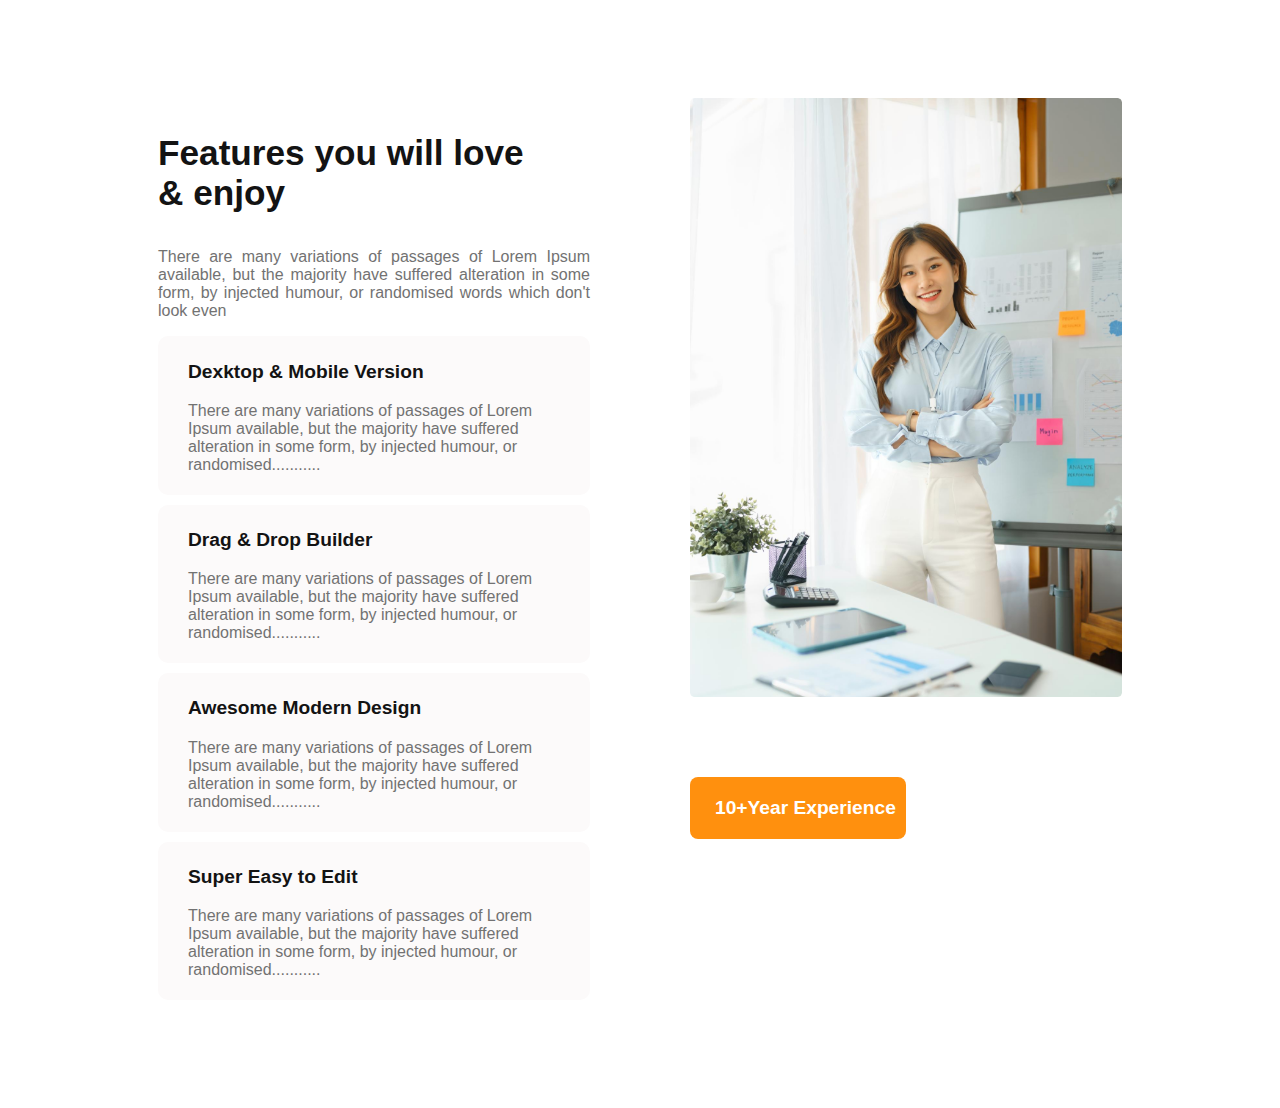
==== architect.html @ 6fedd464 "Add responsive design for architect feature" ====
<!DOCTYPE html>
<html lang="en">
  <head>
    <meta charset="UTF-8" />
    <meta name="viewport" content="width=device-width, initial-scale=1.0" />
    <title>G3-Git-Architect</title>
    <link rel="stylesheet" href="styles/architect.css" />
  </head>
  <body class="ffamily">
    <header class="brand hide">
      <div class="navbar">
        <div class="primary-color navbar-title"><h3>G3 Architects</h3></div>
        <div class="menu-item">
          <a class="secondary-color" href="">Home</a
          ><a class="secondary-color" href="">About</a><a class="secondary-color" href="">Contact Us</a class="secondary-color"
          ><a class="secondary-color" href="">Login</a>
        </div>
      </div>
      <div class="brand-title">
        <h2 class="primary-color ">Brand New Group of Architects 
        </h2>
        <p class="tertiary-color">There are many variations of passages of Lorem Ipsum available, but the majority have suffered alteration in some form, by injected humour, or randomised words which don't look even </p>
        <input class="btn-primary" type="button" value="Explore More">
      </div>
      <div class="brand-image">
        <img src="images/banner.png" alt="">
      </div>
    </header>
    <main class="structure">
      <section class="hide">
        <div class="feature">
        <div class="feature-image">
          <img src="images/team1.png" alt="">
          <img src="images/team2.png" alt="">
          <img src="images/team3.png" alt="">
          <img src="images/team4.png" alt="">
        </div>
        <div class="feature-description">
          <h3><span class="quick tertiary-color">Quick list</span><span class="our primary-color"> of Our</span> <span class="features">Features</span></h3>
          <p class="feature-para tertiary-color ">There are many variations of passages of Lorem Ipsum available, but the majority have suffered alteration in some form, by injected humour, or randomised words which don't look even</p>
          <input class="btn-primary feature-btn" type="button" value="Explore More">
        </div>
      </div>
      </section>
      <section>
        <div class="architect">
        <div class="architect-des">
          <div class="architect-feature primary-color">
            <h3>Features you will love & enjoy</h3>
            <p>There are many variations of passages of Lorem Ipsum available, but the majority have suffered alteration in some form, by injected humour, or randomised words which don't look even</p>
          </div>
          <div class="category">
            <h3>Dexktop & Mobile Version</h3>
            <p>There are many variations of passages of Lorem Ipsum available, but the majority have suffered alteration in some form, by injected humour, or randomised...........</p>
          </div>
          <div class="category">
            <h3>Drag & Drop Builder</h3>
            <p>There are many variations of passages of Lorem Ipsum available, but the majority have suffered alteration in some form, by injected humour, or randomised...........</p>
          </div>
          <div class="category">
            <h3>Awesome Modern Design</h3>
            <p>There are many variations of passages of Lorem Ipsum available, but the majority have suffered alteration in some form, by injected humour, or randomised...........</p>
          </div>
          <div class="category">
            <h3>Super Easy to Edit</h3>
            <p>There are many variations of passages of Lorem Ipsum available, but the majority have suffered alteration in some form, by injected humour, or randomised...........</p>
          </div>
        </div>
        <div class="architect-image">
          <img src="images/architect.png" alt="">
          <input class="btn-primary architect-btn" type="button" value="10+Year Experience">
        </div>
      </div>
      </section>
    </main>
    <footer></footer>
  </body>
</html>
---- styles/architect.css ----
/* Shared Styles */
.hide {
    display: none;
}

.ffamily {
    font-family: "Work Sans", sans-serif;
    font-optical-sizing: auto;
}

/* Dark -01 */
.primary-color {
    color: rgba(19, 19, 19, 1);
}

/* Dark-02 */
.secondary-color {
    color: rgba(66, 66, 66, 1);
}

/* Dark-03 */
.tertiary-color {
    color: rgba(114, 114, 114, 1);
}

.btn-primary {
    background-color: #FF900E;
    border: none;
    border-radius: 8px;
    padding: 20px 25px;
    color: #FFFFFF;
    font-size: 1.2rem;
    font-weight: 600;
    cursor: pointer;
    margin-bottom: 50px;
}

.structure {
    padding: 10px 150px;
}

.brand-title p,
.feature-para,
.architect-feature p {
    font-size: 1rem;
    text-align: justify;
    color: rgba(114, 114, 114, 1);
}

/* Navbar Styles */

.brand {
    background-color: rgba(255, 144, 14, 0.1);
    padding: 10px 150px;
}

.navbar {
    display: flex;
    justify-content: space-between;
    margin: 0px auto;
}

.navbar-title {
    font-size: 2.3rem;
}

.menu-item {
    align-items: center;
    justify-content: right;
    margin: auto 0px;
}

.menu-item a {
    text-decoration: none;
    margin-left: 40px;
    font-size: 1.1rem;
    font-weight: 600;
}

.brand-title {
    text-align: center;
    padding: 0px 200px;
}

.brand-title h2 {
    font-size: 3rem;
    font-weight: bold;
}


.brand-image img {
    max-width: 100%;
}

/* Main part Styles */

.feature {
    display: flex;
    gap: 50px;
    align-items: center;
}

.feature-image,
.feature-description {
    flex: 1;
}

.feature-image {
    display: grid;
    grid-template-columns: repeat(2, 1fr);
    width: 100%;
    gap: 15px;
}

.feature-image img {
    /* width: 280px; */
    height: auto;
    max-width: 100%;
}

.quick {
    font-size: 2.7rem;
    font-weight: 500;
}

.our {
    font-size: 2.7rem;
    font-weight: 600;
}

.features {
    font-size: 2.7rem;
    font-weight: 600;
    color: #FF900E;
}

.feature-btn {
    margin: 30px 0px;
    padding: 15px 20px;
    font-size: 1rem;
}

/* Most useful feature styles */

.architect {
    display: flex;
    margin: 80px 0px;
}

.architect-image,
.architect-des {
    flex: 1;
}

.architect-des {
    margin-right: 100px;
}

.architect-feature h3 {
    font-size: 2.2rem;
    font-weight: 600;
    padding-right: 50px;
}

.category {
    padding: 5px 30px;
    background-color: #fcfafa;
    border-radius: 10px;
    margin-bottom: 10px;
}

.category h3 {
    font-size: 1.2rem;
    font-weight: 600;
    color: rgba(19, 19, 19, 1);
}

.category p {
    font-size: 1rem;
    font-weight: 500;
    color: rgba(114, 114, 114, 1);
}

.architect-image {
    display: flex;
    flex-direction: column;
}

.architect-image img {
    max-width: 100%;
    height: auto;
}

.architect-btn {
    max-width: 50%;
    margin-top: 80px;
    margin-bottom: 0px;
    cursor: none;
}



/* Responsive Design */

/* For small Devices */
@media screen and (max-width:572px) {
    .brand {
        padding: 10px 20px;
    }

    .navbar {
        flex-direction: column;
        text-align: center;
    }

    .navbar-title h3 {
        margin: 10px 0px 20px;
        font-size: 1.5rem;
    }

    .menu-item a {
        margin: 5px;
        font-size: 0.9rem;
        font-weight: 500;
    }


    .brand-title {
        padding: 0px 0px;
    }

    .brand-title h2 {
        font-size: 2rem;
        margin-top: 50px;
        margin-bottom: 20px;
    }

    .btn-primary {
        padding: 15px 20px;
        font-size: 0.9rem;
        margin-bottom: 30px;
    }

    .structure {
        padding: 20px;
    }

    .feature {
        flex-direction: column-reverse;
        gap: 10px;
    }


    .feature-btn {
        margin: 20px 0px;
    }

    .architect {
        margin: 20px 0px;
        flex-direction: column-reverse;
    }

    .architect-des {
        margin: 0px;
    }

    .architect-feature h3 {
        font-size: 1.8rem;
        padding-right: 0px;
        margin: 20px 0px 10px;
    }

    .category {
        padding: 5px 0px 5px 15px;
    }

    .category h3 {
        font-size: 1rem;
        color: rgba(19, 19, 19, 1);
        margin: 10px 0px;
    }

    .category p {
        font-size: 0.9rem;
        margin: 10px 0px;
    }

    .architect-image img {
        max-width: 70%;
        height: auto;
    }

    .architect-btn {
        margin-top: 20px;
        margin-bottom: 0px;
    }
}

/* For Medium Devices */
@media screen and (min-width:572px) and (max-width:992px) {
    .brand {
        padding: 10px 70px;
    }

    .menu-item a {
        margin-left: 15px;
    }

    .brand-title {
        padding: 0px 100px;
    }

    .brand-title h2 {
        font-size: 2rem;
        margin: 20px 0px;
    }

    .navbar-title h3 {
        font-size: 1.5rem;
    }

    .menu-item a {
        margin: 5px;
        font-size: 0.9rem;
        font-weight: 600;
    }

    .structure {
        padding: 10px 100px;
    }

    .architect {
        margin: 40px 0px;
    }
}
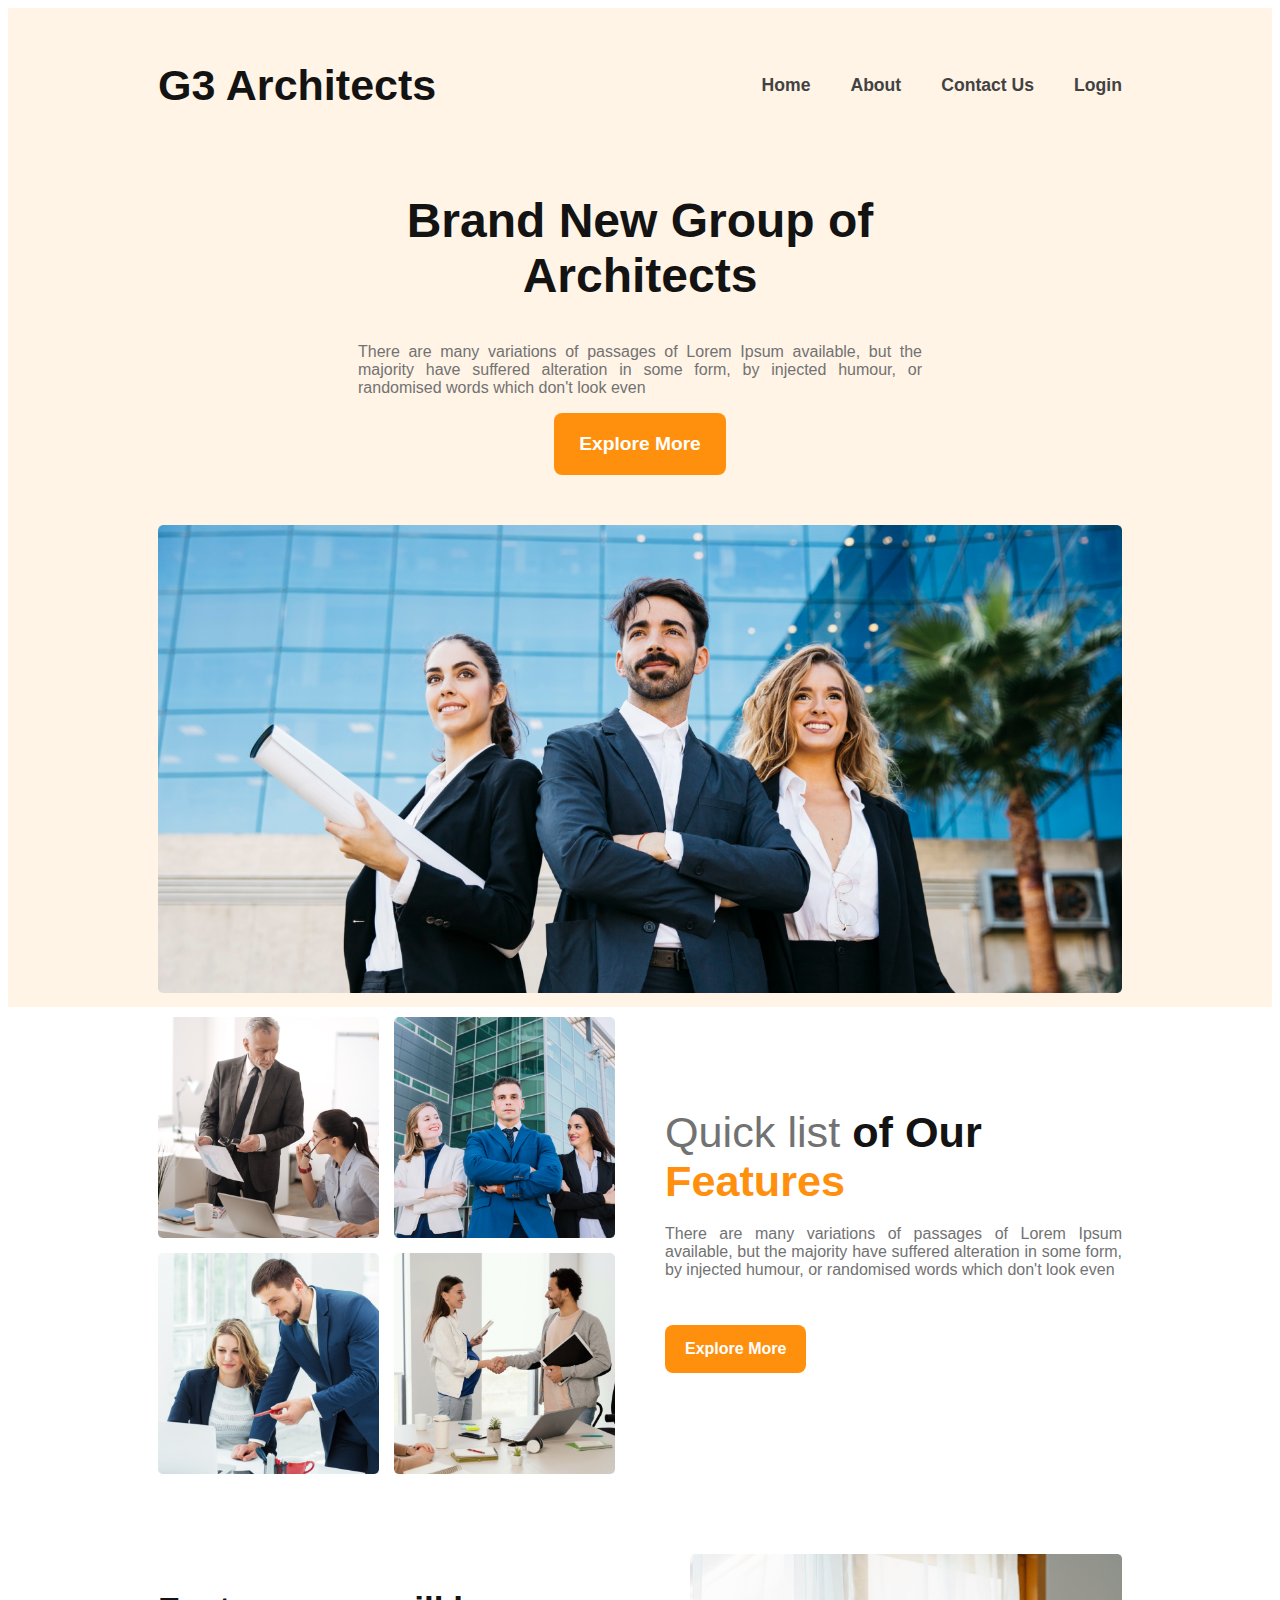
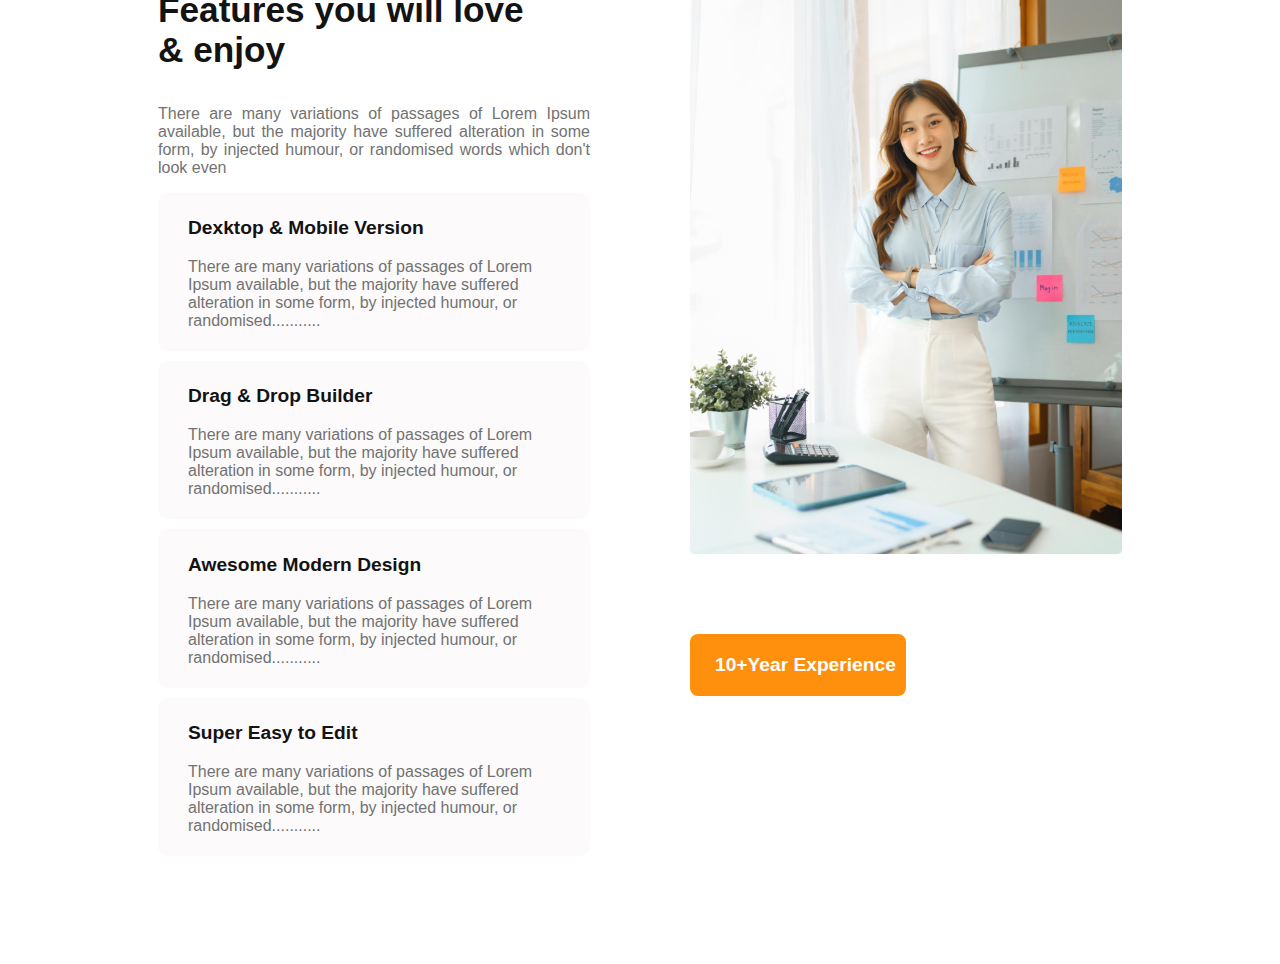
==== commit 7c3ec12f: "today's final submission" ====
--- a/architect.html
+++ b/architect.html
@@ -7,7 +7,7 @@
     <link rel="stylesheet" href="styles/architect.css" />
   </head>
   <body class="ffamily">
-    <header class="brand hide">
+    <header class="brand">
       <div class="navbar">
         <div class="primary-color navbar-title"><h3>G3 Architects</h3></div>
         <div class="menu-item">
@@ -27,7 +27,7 @@
       </div>
     </header>
     <main class="structure">
-      <section class="hide">
+      <section>
         <div class="feature">
         <div class="feature-image">
           <img src="images/team1.png" alt="">
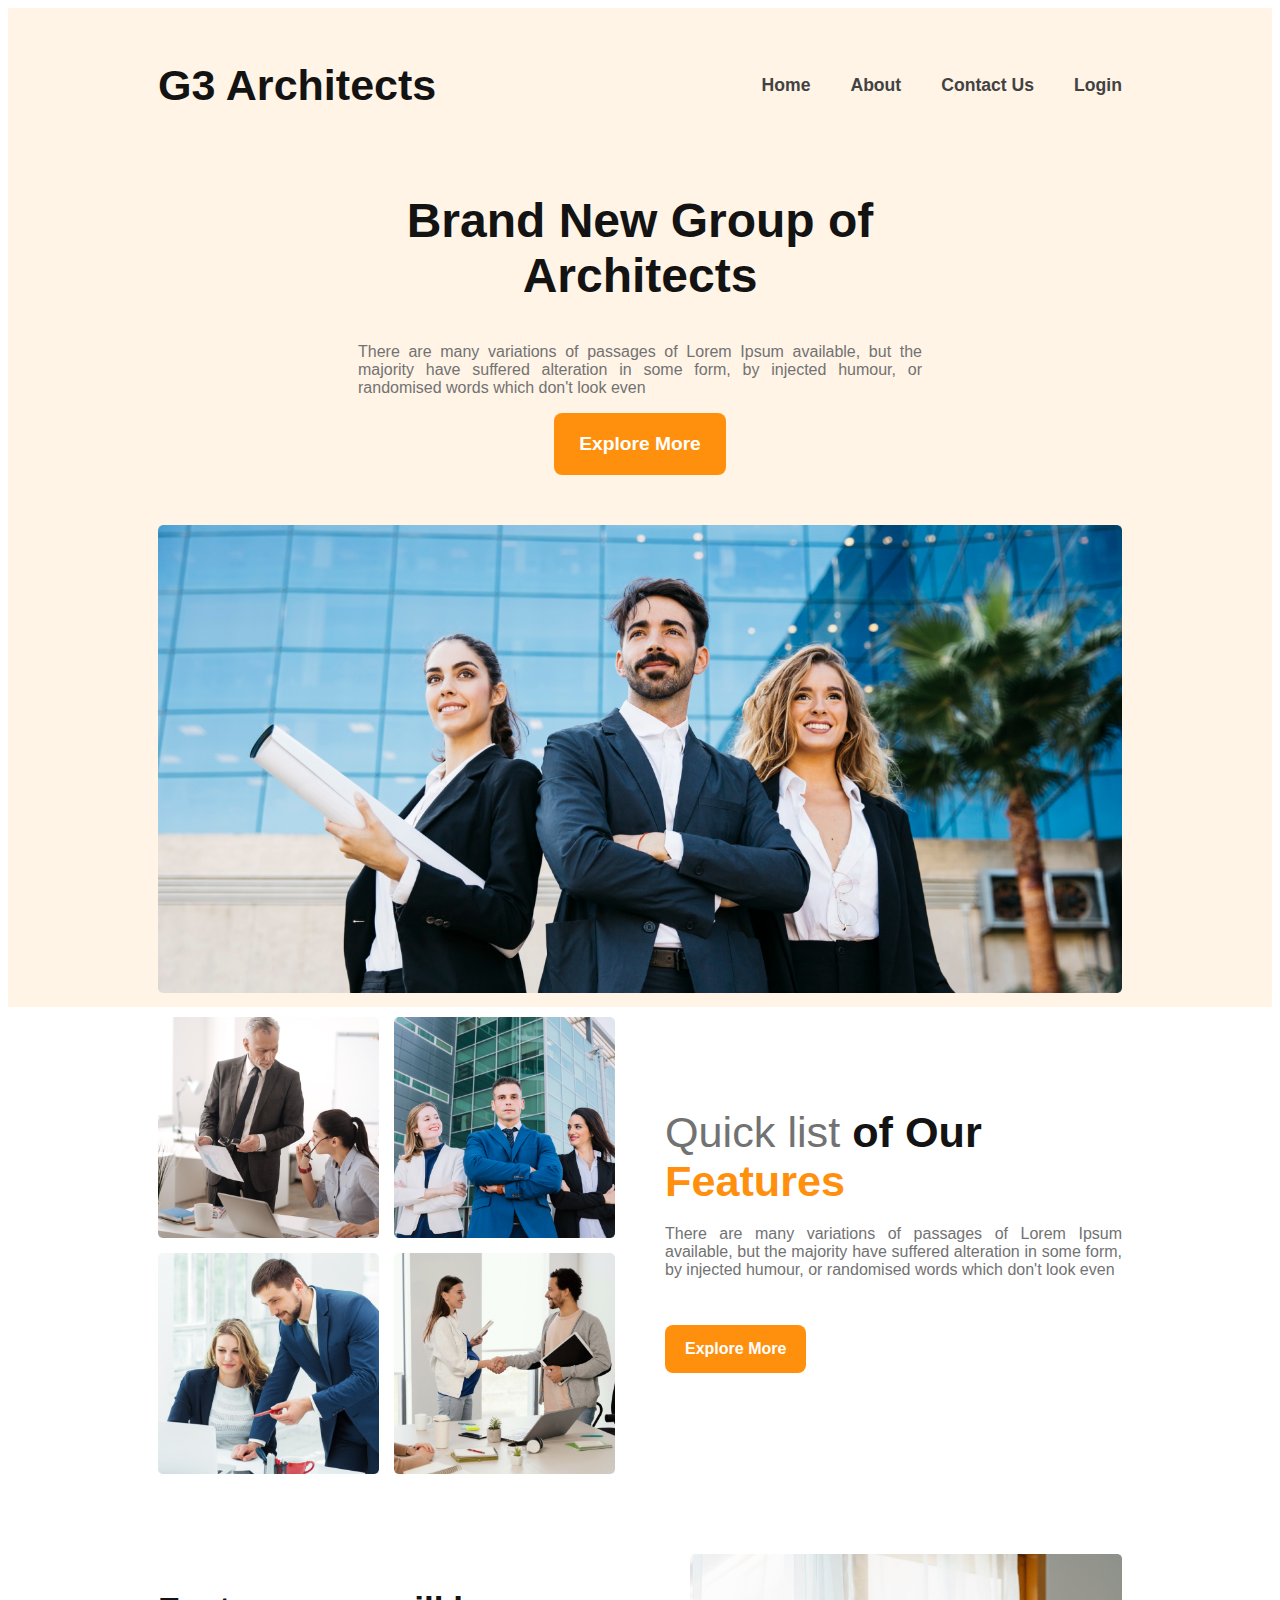
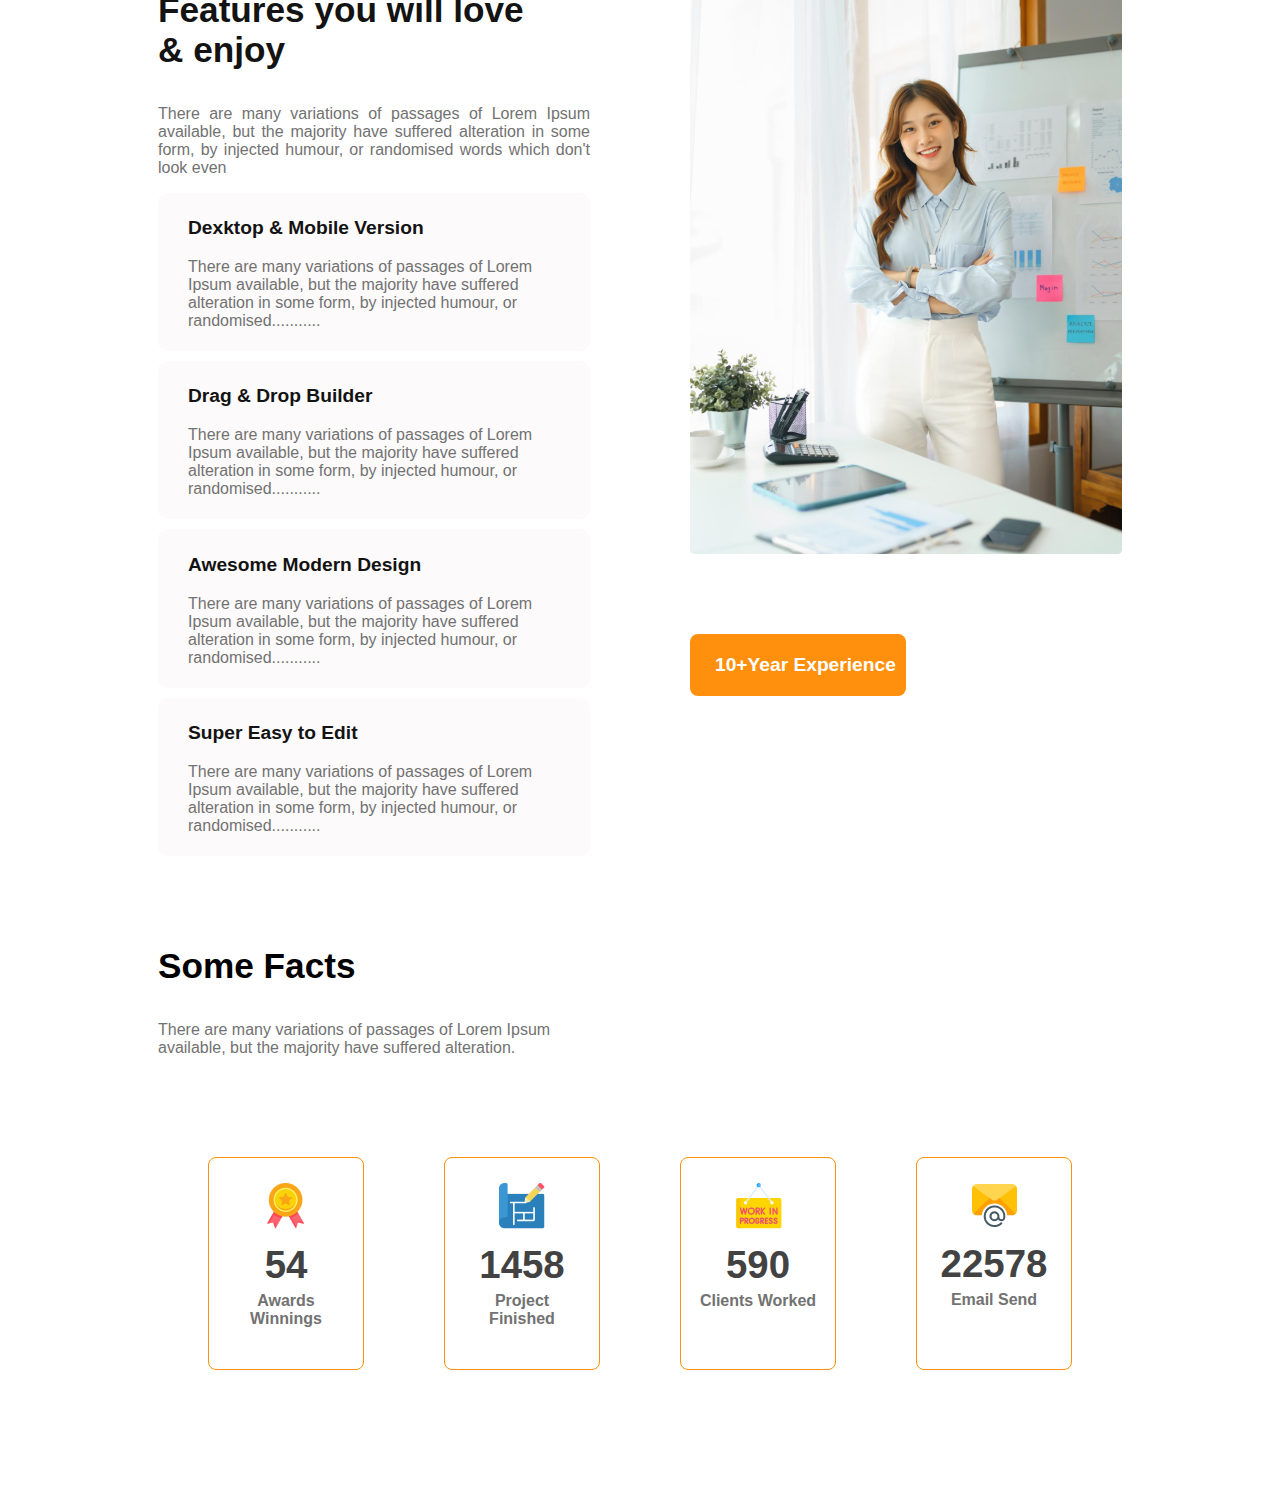
==== commit 45c79b87: "add statistical information added in another section" ====
--- a/architect.html
+++ b/architect.html
@@ -72,6 +72,34 @@
         </div>
       </div>
       </section>
+      <section>
+        <div class="fact-description">
+          <h3>Some Facts</h3>
+          <p>There are many variations of passages of Lorem Ipsum <br>available, but the majority have suffered alteration.</p>
+        </div>
+        <div class="fact-icon">
+          <div class="fact">
+            <img src="images/icons/ribon.png" alt="">
+            <h1>54</h1>
+            <p>Awards Winnings</p>
+          </div>
+          <div class="fact">
+            <img src="images/icons/projects.png" alt="">
+            <h1>1458</h1>
+            <p>Project Finished</p>
+          </div>
+          <div class="fact">
+            <img src="images/icons/customers.png" alt="">
+            <h1>590</h1>
+            <p>Clients Worked</p>
+          </div>
+          <div class="fact">
+            <img src="images/icons/email.png" alt="">
+            <h1>22578</h1>
+            <p>Email Send</p>
+          </div>
+        </div>
+      </section>
     </main>
     <footer></footer>
   </body>
--- a/styles/architect.css
+++ b/styles/architect.css
@@ -41,10 +41,18 @@
 
 .brand-title p,
 .feature-para,
-.architect-feature p {
+.architect-feature p,
+.fact-description p {
     font-size: 1rem;
     text-align: justify;
     color: rgba(114, 114, 114, 1);
+}
+
+.architect-feature h3,
+.fact-description h3 {
+    font-size: 2.2rem;
+    font-weight: 600;
+    padding-right: 50px;
 }
 
 /* Navbar Styles */
@@ -156,11 +164,6 @@
     margin-right: 100px;
 }
 
-.architect-feature h3 {
-    font-size: 2.2rem;
-    font-weight: 600;
-    padding-right: 50px;
-}
 
 .category {
     padding: 5px 30px;
@@ -198,7 +201,34 @@
     cursor: none;
 }
 
-
+.fact-icon {
+    margin: 100px 50px;
+    display: flex;
+    justify-content: space-evenly;
+    gap: 80px;
+}
+
+.fact {
+    border: 1px solid #FF900E;
+    padding: 25px 15px;
+    width: 100%;
+    text-align: center;
+    border-radius: 8px;
+}
+
+.fact h1 {
+    font-size: 2.4rem;
+    font-weight: 600;
+    color: rgba(66, 66, 66, 1);
+    margin: 10px 0px 5px;
+}
+
+.fact p {
+    font-size: 1rem;
+    font-weight: 600;
+    color: rgba(114, 114, 114, 1);
+    margin-top: 5px;
+}
 
 /* Responsive Design */
 
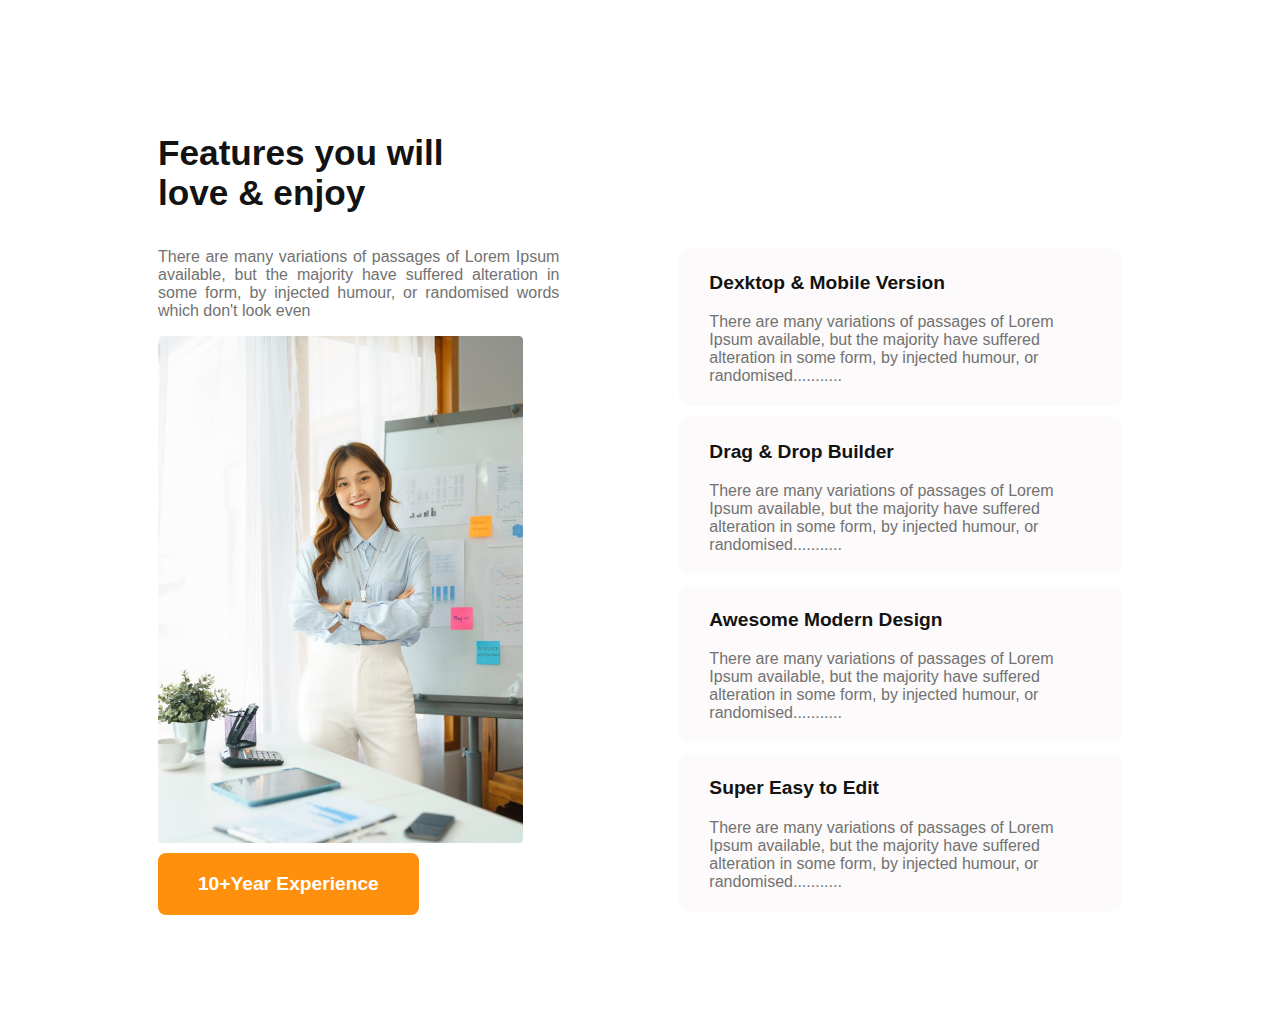
==== commit 574bf483: "add responsive design for mobile devices" ====
--- a/architect.html
+++ b/architect.html
@@ -7,7 +7,7 @@
     <link rel="stylesheet" href="styles/architect.css" />
   </head>
   <body class="ffamily">
-    <header class="brand">
+    <header class="brand hide">
       <div class="navbar">
         <div class="primary-color navbar-title"><h3>G3 Architects</h3></div>
         <div class="menu-item">
@@ -27,7 +27,7 @@
       </div>
     </header>
     <main class="structure">
-      <section>
+      <section class="hide">
         <div class="feature">
         <div class="feature-image">
           <img src="images/team1.png" alt="">
@@ -43,12 +43,20 @@
       </div>
       </section>
       <section>
-        <div class="architect">
-        <div class="architect-des">
-          <div class="architect-feature primary-color">
-            <h3>Features you will love & enjoy</h3>
-            <p>There are many variations of passages of Lorem Ipsum available, but the majority have suffered alteration in some form, by injected humour, or randomised words which don't look even</p>
+        <div class="architect-engineer">
+          <div class="architect">
+          <div class="architect-des">
+            <div class="architect-feature primary-color">
+              <h3>Features you will love & enjoy</h3>
+              <p>There are many variations of passages of Lorem Ipsum available, but the majority have suffered alteration in some form, by injected humour, or randomised words which don't look even</p>
+            </div>
           </div>
+          <div class="architect-image">
+            <img src="images/architect.png" alt="">
+            <input class="btn-primary architect-btn" type="button" value="10+Year Experience">
+          </div>
+        </div>
+        <div class="category-container">
           <div class="category">
             <h3>Dexktop & Mobile Version</h3>
             <p>There are many variations of passages of Lorem Ipsum available, but the majority have suffered alteration in some form, by injected humour, or randomised...........</p>
@@ -66,13 +74,9 @@
             <p>There are many variations of passages of Lorem Ipsum available, but the majority have suffered alteration in some form, by injected humour, or randomised...........</p>
           </div>
         </div>
-        <div class="architect-image">
-          <img src="images/architect.png" alt="">
-          <input class="btn-primary architect-btn" type="button" value="10+Year Experience">
         </div>
-      </div>
       </section>
-      <section>
+      <section class="hide">
         <div class="fact-description">
           <h3>Some Facts</h3>
           <p>There are many variations of passages of Lorem Ipsum <br>available, but the majority have suffered alteration.</p>
--- a/styles/architect.css
+++ b/styles/architect.css
@@ -150,20 +150,41 @@
 
 /* Most useful feature styles */
 
+.architect-engineer {
+    display: flex;
+    margin: 80px 0px;
+}
+
 .architect {
     display: flex;
-    margin: 80px 0px;
-}
-
-.architect-image,
+    flex-direction: column;
+}
+
 .architect-des {
-    flex: 1;
-}
-
-.architect-des {
-    margin-right: 100px;
-}
-
+    margin-right: 120px;
+}
+
+
+.architect-image {
+    display: flex;
+    flex-direction: column;
+}
+
+.architect-image img {
+    max-width: 70%;
+    height: auto
+}
+
+.architect-btn {
+    max-width: 50%;
+    margin-top: 10px;
+    margin-bottom: 0px;
+    cursor: none;
+}
+
+.category-container {
+    padding-top: 150px;
+}
 
 .category {
     padding: 5px 30px;
@@ -182,23 +203,6 @@
     font-size: 1rem;
     font-weight: 500;
     color: rgba(114, 114, 114, 1);
-}
-
-.architect-image {
-    display: flex;
-    flex-direction: column;
-}
-
-.architect-image img {
-    max-width: 100%;
-    height: auto;
-}
-
-.architect-btn {
-    max-width: 50%;
-    margin-top: 80px;
-    margin-bottom: 0px;
-    cursor: none;
 }
 
 .fact-icon {
@@ -285,6 +289,11 @@
         margin: 20px 0px;
     }
 
+    .architect-engineer {
+        flex-direction: column;
+        margin: 10px 0px;
+    }
+
     .architect {
         margin: 20px 0px;
         flex-direction: column-reverse;
@@ -300,6 +309,14 @@
         margin: 20px 0px 10px;
     }
 
+    .architect-btn {
+        max-width: 70%;
+    }
+
+    .category-container {
+        padding-top: 10px;
+    }
+
     .category {
         padding: 5px 0px 5px 15px;
     }
@@ -356,10 +373,24 @@
     }
 
     .structure {
-        padding: 10px 100px;
+        padding: 10px 40px;
     }
 
     .architect {
         margin: 40px 0px;
     }
+
+    .architect-des {
+        margin-right: 20px;
+    }
+
+    .architect-image {
+        width: calc(100% - 300px);
+        border: 2px solid tomato;
+    }
+
+    .architect-image img {
+        max-width: 80%;
+        justify-content: right;
+    }
 }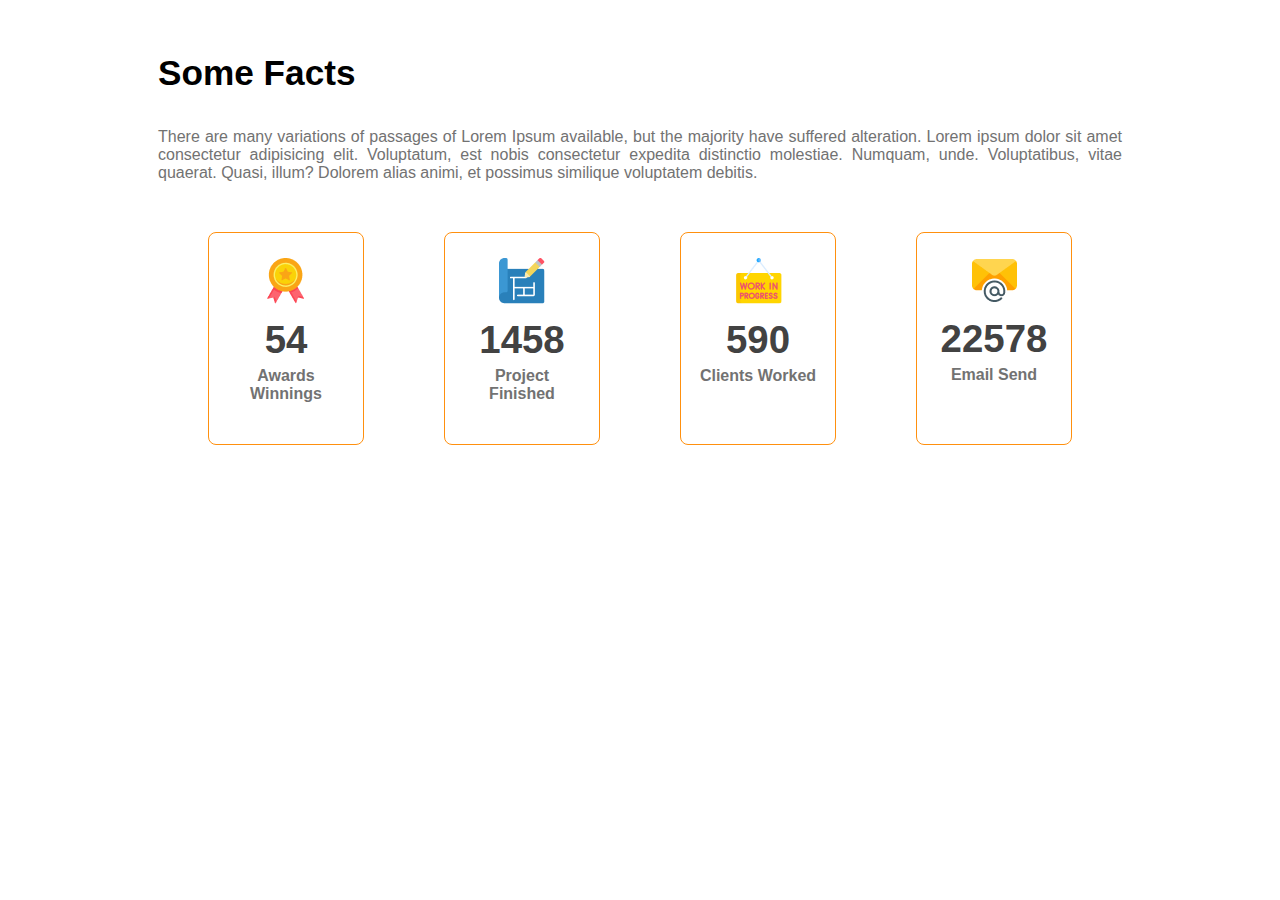
==== commit d27a183b: "add responsive design for mobile devices in statistical section" ====
--- a/architect.html
+++ b/architect.html
@@ -42,7 +42,7 @@
         </div>
       </div>
       </section>
-      <section>
+      <section class="hide">
         <div class="architect-engineer">
           <div class="architect">
           <div class="architect-des">
@@ -76,10 +76,10 @@
         </div>
         </div>
       </section>
-      <section class="hide">
+      <section class="">
         <div class="fact-description">
           <h3>Some Facts</h3>
-          <p>There are many variations of passages of Lorem Ipsum <br>available, but the majority have suffered alteration.</p>
+          <p>There are many variations of passages of Lorem Ipsum available, but the majority have suffered alteration. Lorem ipsum dolor sit amet consectetur adipisicing elit. Voluptatum, est nobis consectetur expedita distinctio molestiae. Numquam, unde. Voluptatibus, vitae quaerat. Quasi, illum? Dolorem alias animi, et possimus similique voluptatem debitis.</p>
         </div>
         <div class="fact-icon">
           <div class="fact">
--- a/styles/architect.css
+++ b/styles/architect.css
@@ -206,7 +206,7 @@
 }
 
 .fact-icon {
-    margin: 100px 50px;
+    margin: 50px 50px;
     display: flex;
     justify-content: space-evenly;
     gap: 80px;
@@ -341,6 +341,30 @@
         margin-top: 20px;
         margin-bottom: 0px;
     }
+
+    .fact-description h3 {
+        margin: 20px 0px;
+        font-size: 1.7rem;
+    }
+
+    .fact-icon {
+        margin: 20px;
+        gap: 20px;
+        display: grid;
+        grid-template-columns: repeat(2, 1fr);
+    }
+
+    .fact {
+        padding: 10px 0px;
+    }
+
+    .fact h1 {
+        font-size: 1.7rem;
+    }
+
+    .fact p {
+        font-size: 0.8rem;
+    }
 }
 
 /* For Medium Devices */
@@ -376,6 +400,10 @@
         padding: 10px 40px;
     }
 
+    .architect-engineer {
+        margin: 20px 0px;
+    }
+
     .architect {
         margin: 40px 0px;
     }
@@ -383,14 +411,4 @@
     .architect-des {
         margin-right: 20px;
     }
-
-    .architect-image {
-        width: calc(100% - 300px);
-        border: 2px solid tomato;
-    }
-
-    .architect-image img {
-        max-width: 80%;
-        justify-content: right;
-    }
 }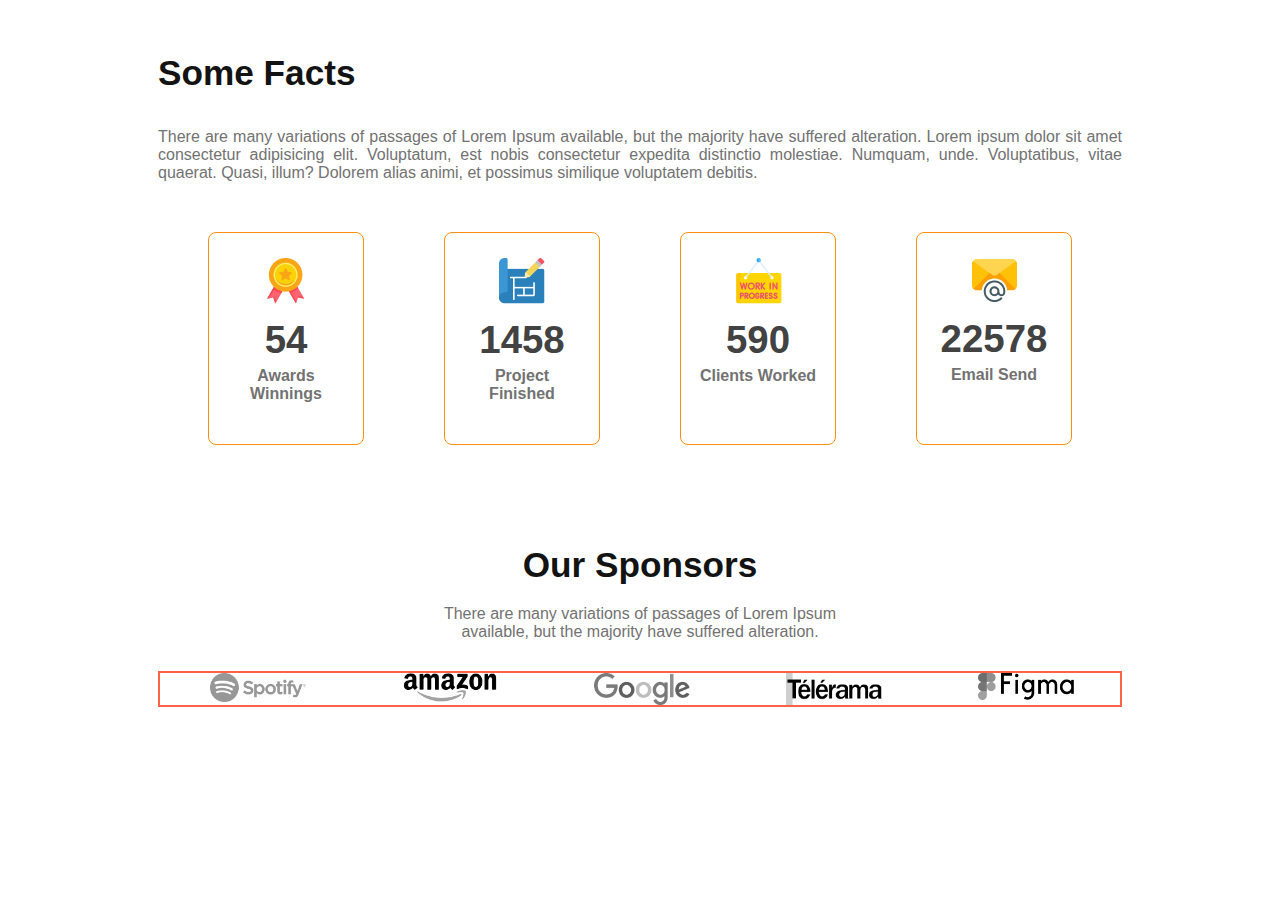
==== commit 5e7fe3f2: "add our sponsor" ====
--- a/architect.html
+++ b/architect.html
@@ -104,6 +104,19 @@
           </div>
         </div>
       </section>
+      <section>
+        <div class="sponsor-description">
+          <h3>Our Sponsors</h3>
+          <p>There are many variations of passages of Lorem Ipsum available, but the majority have suffered alteration.</p>
+        </div>
+        <div class="sponsor-image">
+          <img src="images/sponsors/spotify.png" alt="">
+          <img src="images/sponsors/amazon.png" alt="">
+          <img src="images/sponsors/google.png  " alt="">
+          <img src="images/sponsors/telerama.png" alt="">
+          <img src="images/sponsors/figma.png" alt="">
+        </div>
+      </section>
     </main>
     <footer></footer>
   </body>
--- a/styles/architect.css
+++ b/styles/architect.css
@@ -39,21 +39,25 @@
     padding: 10px 150px;
 }
 
+.architect-feature h3,
+.fact-description h3,
+.sponsor-description h3 {
+    font-size: 2.2rem;
+    font-weight: 600;
+    /* padding-right: 50px; */
+    color: rgba(19, 19, 19, 1);
+}
+
 .brand-title p,
 .feature-para,
 .architect-feature p,
-.fact-description p {
+.fact-description p,
+.sponsor-description {
     font-size: 1rem;
     text-align: justify;
     color: rgba(114, 114, 114, 1);
 }
 
-.architect-feature h3,
-.fact-description h3 {
-    font-size: 2.2rem;
-    font-weight: 600;
-    padding-right: 50px;
-}
 
 /* Navbar Styles */
 
@@ -234,6 +238,33 @@
     margin-top: 5px;
 }
 
+
+.sponsor-description {
+    text-align: center;
+    margin: 100px 250px 30px;
+}
+
+.sponsor-description h3 {
+    margin: 20px 0px;
+}
+
+.sponsor-description p {
+    margin: 5px 0px;
+}
+
+.sponsor-image {
+    display: grid;
+    grid-template-columns: repeat(5, 1fr);
+    margin-bottom: 50px;
+    border: 2px solid tomato;
+}
+
+.sponsor-image img {
+    max-width: 50%;
+    padding: 0px 50px;
+    filter: grayscale(100%);
+}
+
 /* Responsive Design */
 
 /* For small Devices */
@@ -411,4 +442,17 @@
     .architect-des {
         margin-right: 20px;
     }
+
+    .fact-icon {
+        margin: 50px 10px;
+        gap: 30px;
+    }
+
+    .fact {
+        padding: 25px 0px;
+    }
+
+    .fact h1 {
+        font-size: 2rem;
+    }
 }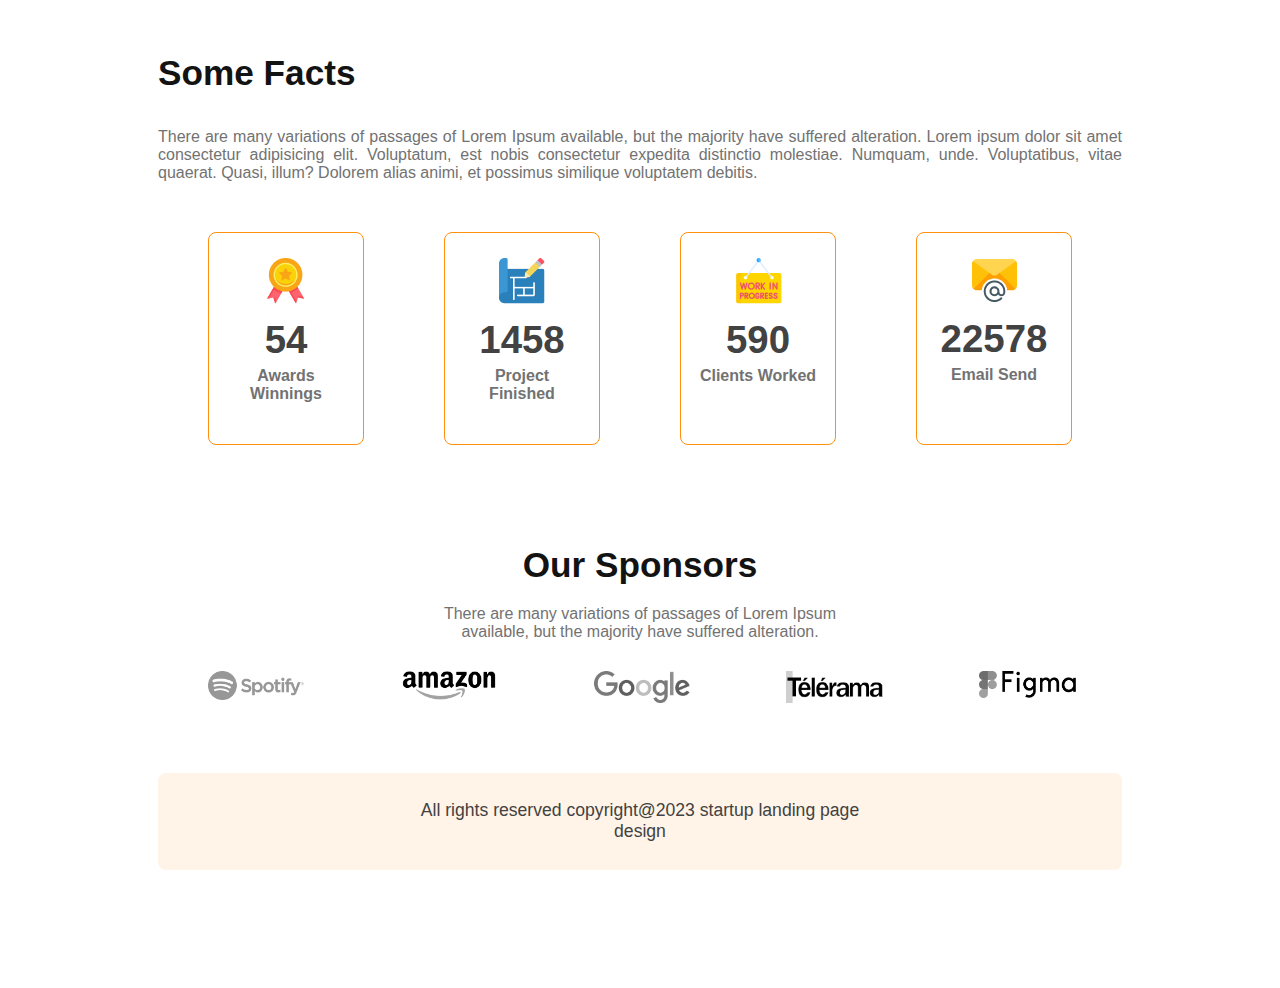
==== commit c755f7de: "add footer section" ====
--- a/architect.html
+++ b/architect.html
@@ -118,6 +118,10 @@
         </div>
       </section>
     </main>
-    <footer></footer>
+    <footer class="structure">
+      <div class="footer-container">
+        <p>All rights reserved copyright@2023 startup landing page design</p>
+      </div>
+    </footer>
   </body>
 </html>
--- a/styles/architect.css
+++ b/styles/architect.css
@@ -256,13 +256,25 @@
     display: grid;
     grid-template-columns: repeat(5, 1fr);
     margin-bottom: 50px;
-    border: 2px solid tomato;
 }
 
 .sponsor-image img {
     max-width: 50%;
     padding: 0px 50px;
     filter: grayscale(100%);
+}
+
+.footer-container {
+    background-color: #FFF4E7;
+    text-align: center;
+    padding: 10px 250px;
+    border-radius: 8px;
+    margin-bottom: 100px;
+}
+
+.footer-container p {
+    font-size: 1.1rem;
+    color: rgba(66, 66, 66, 1);
 }
 
 /* Responsive Design */
@@ -396,6 +408,14 @@
     .fact p {
         font-size: 0.8rem;
     }
+
+    .sponsor-description {
+        margin: 0px 0px;
+    }
+
+    .sponsor-image img {
+        padding: 5px 10px;
+    }
 }
 
 /* For Medium Devices */
@@ -455,4 +475,8 @@
     .fact h1 {
         font-size: 2rem;
     }
+
+    .sponsor-description {
+        margin: 50px 150px;
+    }
 }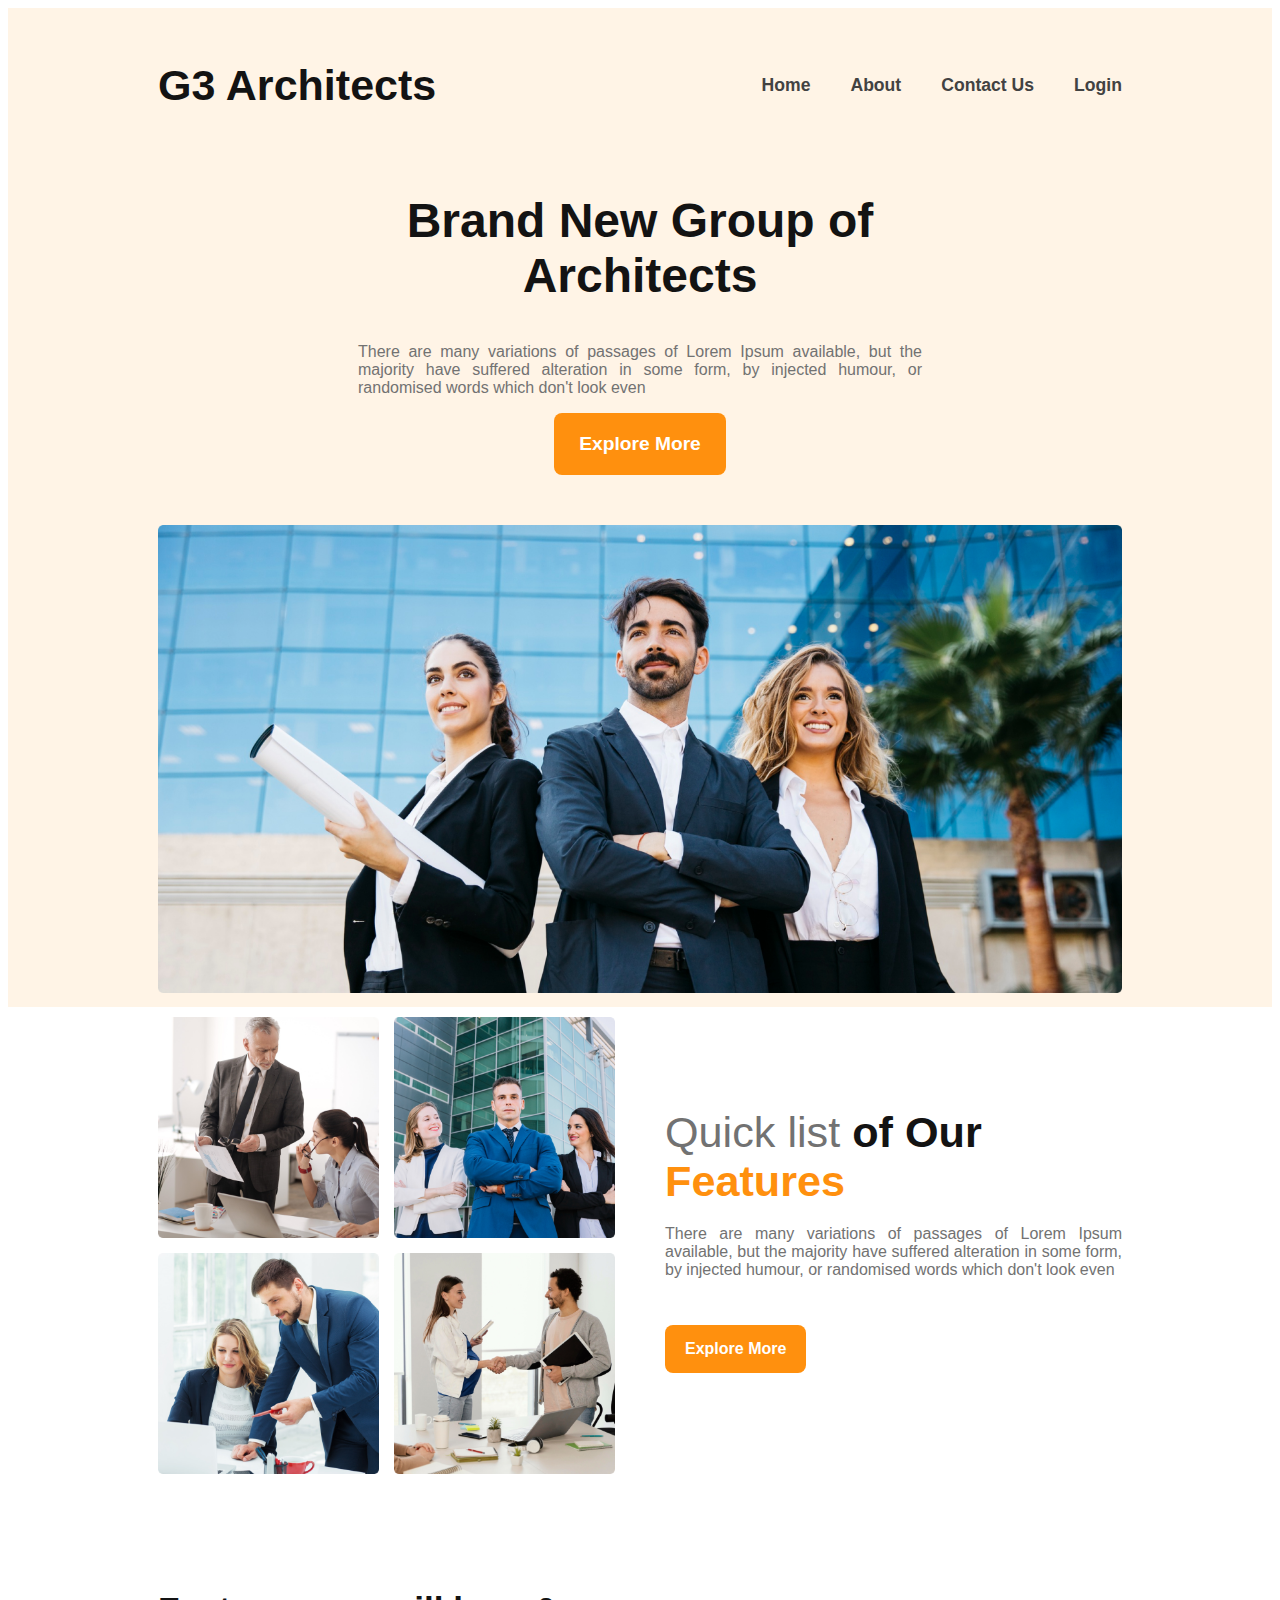
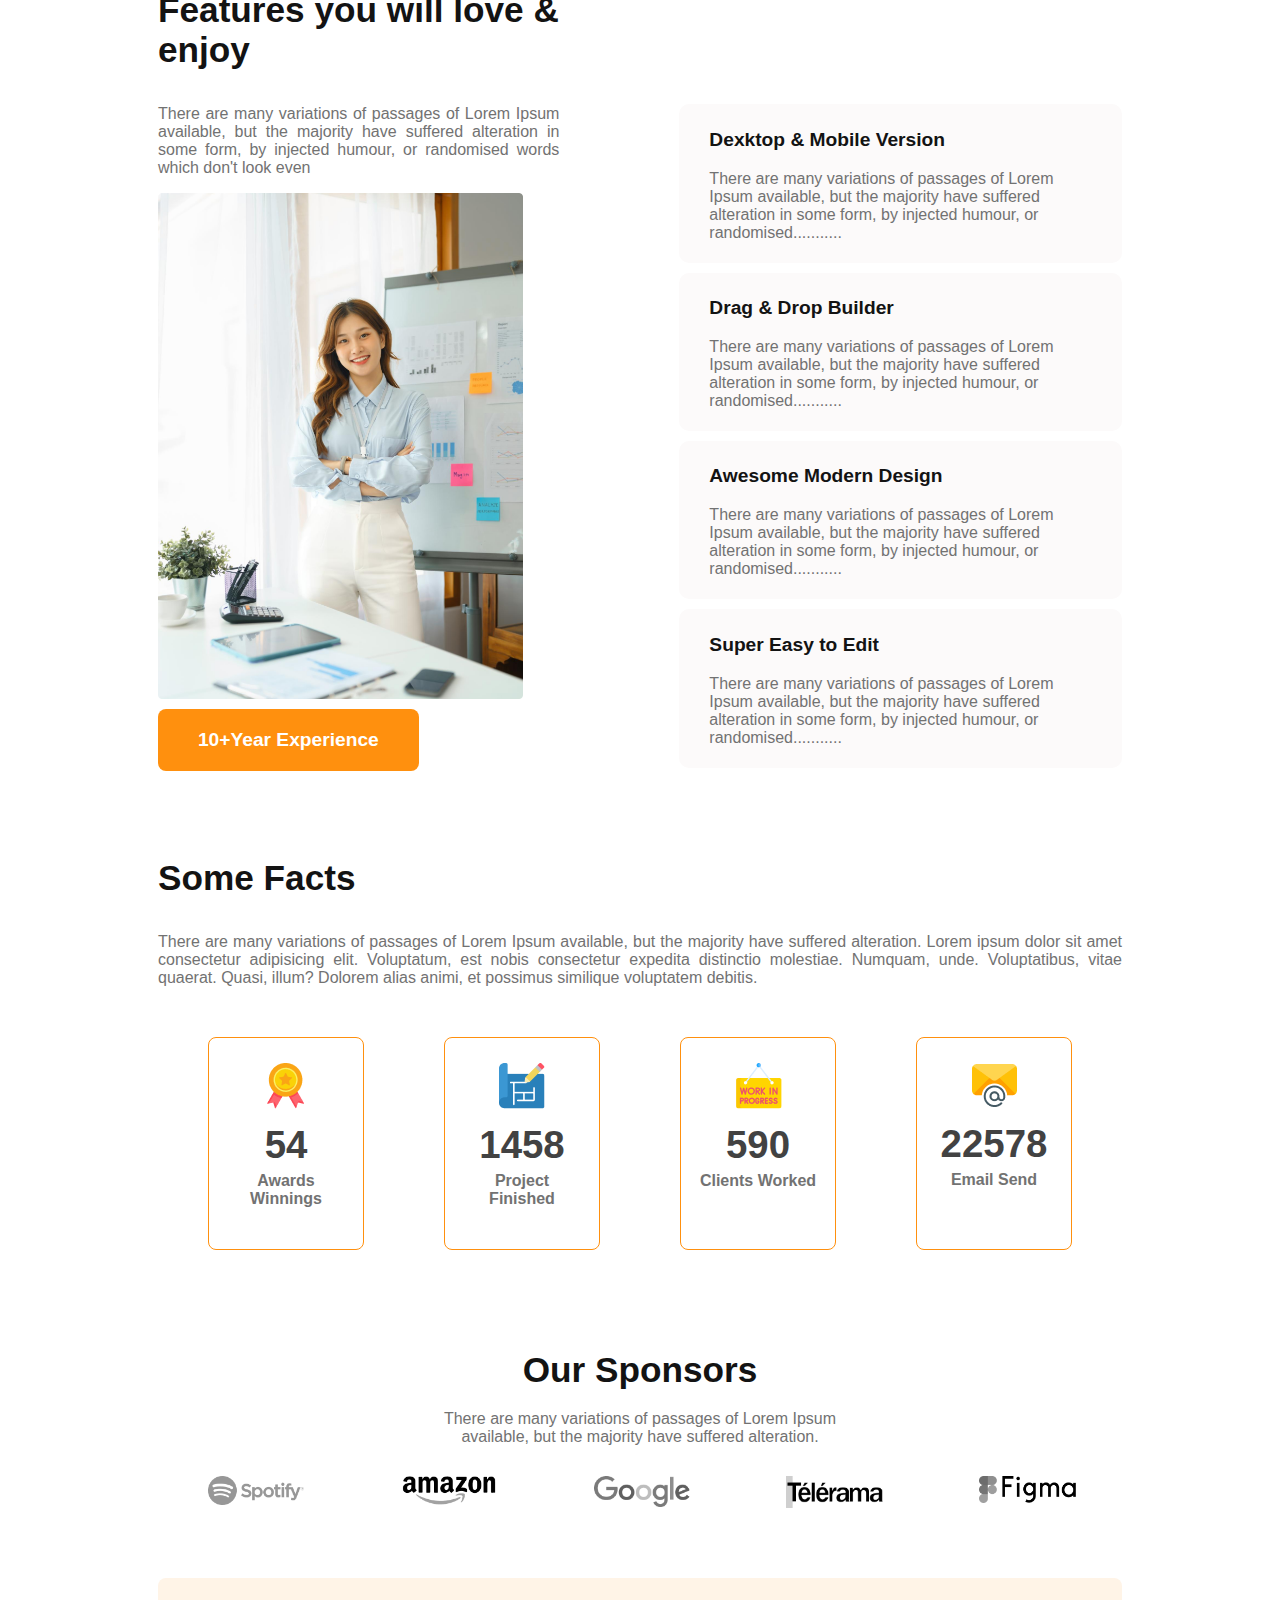
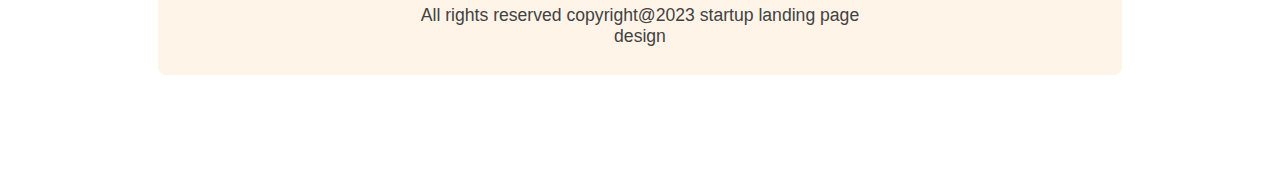
==== commit 1d3c563e: "add final submission" ====
--- a/architect.html
+++ b/architect.html
@@ -7,7 +7,7 @@
     <link rel="stylesheet" href="styles/architect.css" />
   </head>
   <body class="ffamily">
-    <header class="brand hide">
+    <header class="brand">
       <div class="navbar">
         <div class="primary-color navbar-title"><h3>G3 Architects</h3></div>
         <div class="menu-item">
@@ -27,7 +27,7 @@
       </div>
     </header>
     <main class="structure">
-      <section class="hide">
+      <section>
         <div class="feature">
         <div class="feature-image">
           <img src="images/team1.png" alt="">
@@ -42,7 +42,7 @@
         </div>
       </div>
       </section>
-      <section class="hide">
+      <section>
         <div class="architect-engineer">
           <div class="architect">
           <div class="architect-des">
@@ -76,7 +76,7 @@
         </div>
         </div>
       </section>
-      <section class="">
+      <section>
         <div class="fact-description">
           <h3>Some Facts</h3>
           <p>There are many variations of passages of Lorem Ipsum available, but the majority have suffered alteration. Lorem ipsum dolor sit amet consectetur adipisicing elit. Voluptatum, est nobis consectetur expedita distinctio molestiae. Numquam, unde. Voluptatibus, vitae quaerat. Quasi, illum? Dolorem alias animi, et possimus similique voluptatem debitis.</p>
--- a/styles/architect.css
+++ b/styles/architect.css
@@ -413,8 +413,25 @@
         margin: 0px 0px;
     }
 
+    .sponsor-image {
+        margin-bottom: 5px;
+    }
+
     .sponsor-image img {
         padding: 5px 10px;
+    }
+
+    .structure {
+        padding: 10px 20px;
+    }
+
+    .footer-container {
+        padding: 5px 50px;
+        margin-bottom: 20px;
+    }
+
+    .footer-container p {
+        font-size: 0.8rem;
     }
 }
 
@@ -479,4 +496,8 @@
     .sponsor-description {
         margin: 50px 150px;
     }
+
+    .footer-container {
+        padding: 10px 100px;
+    }
 }